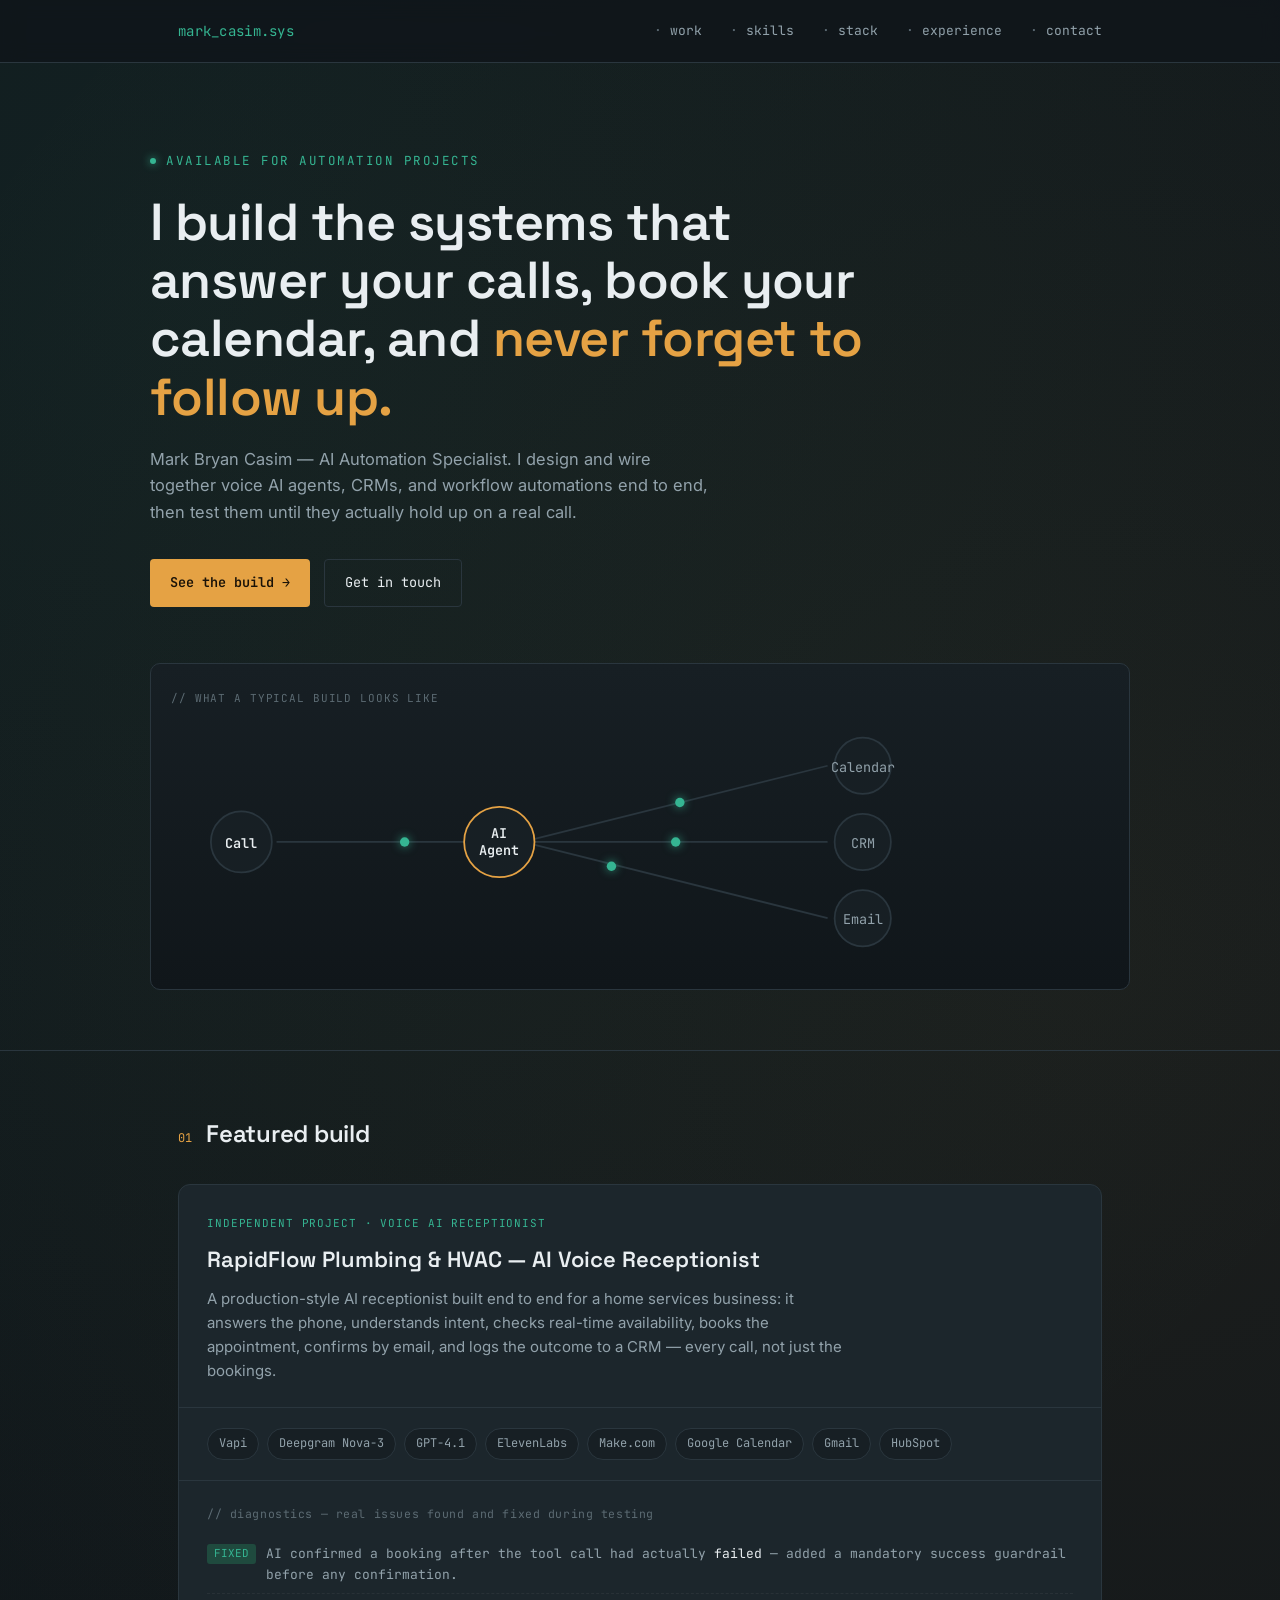
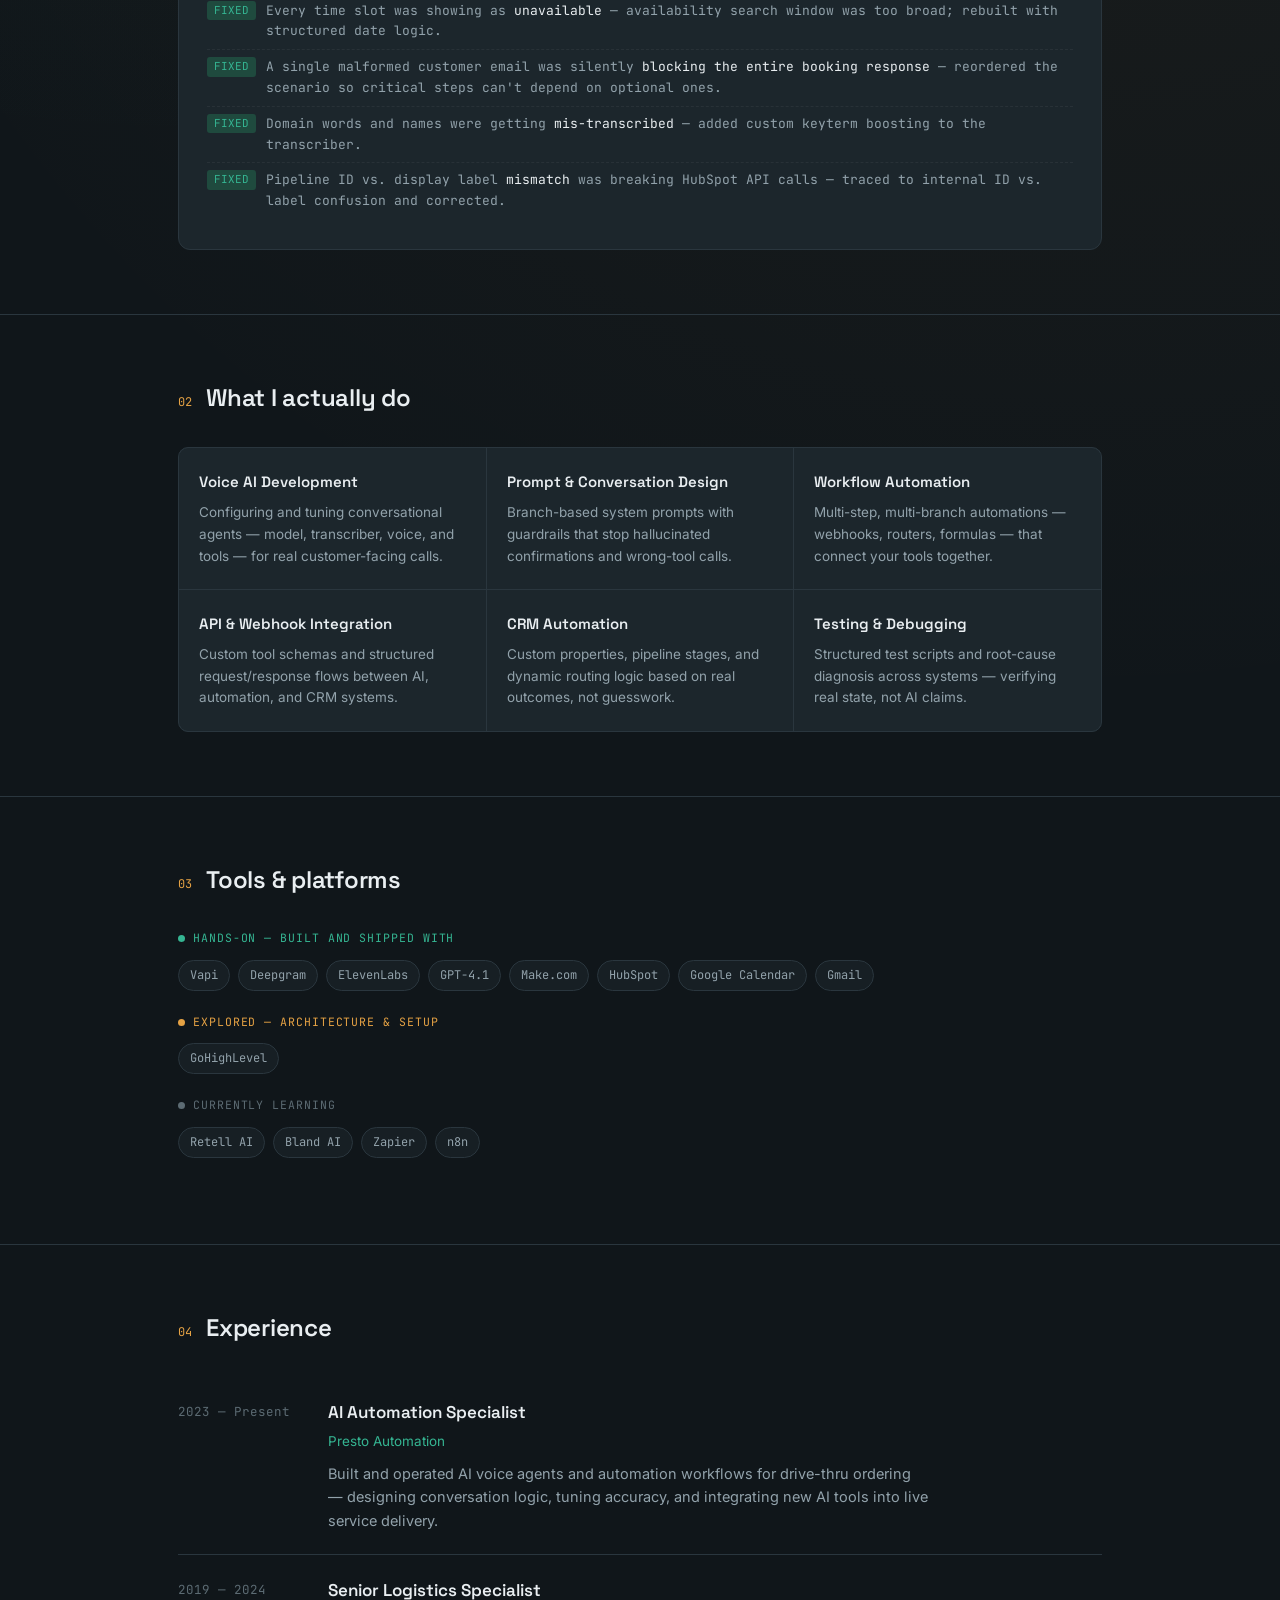
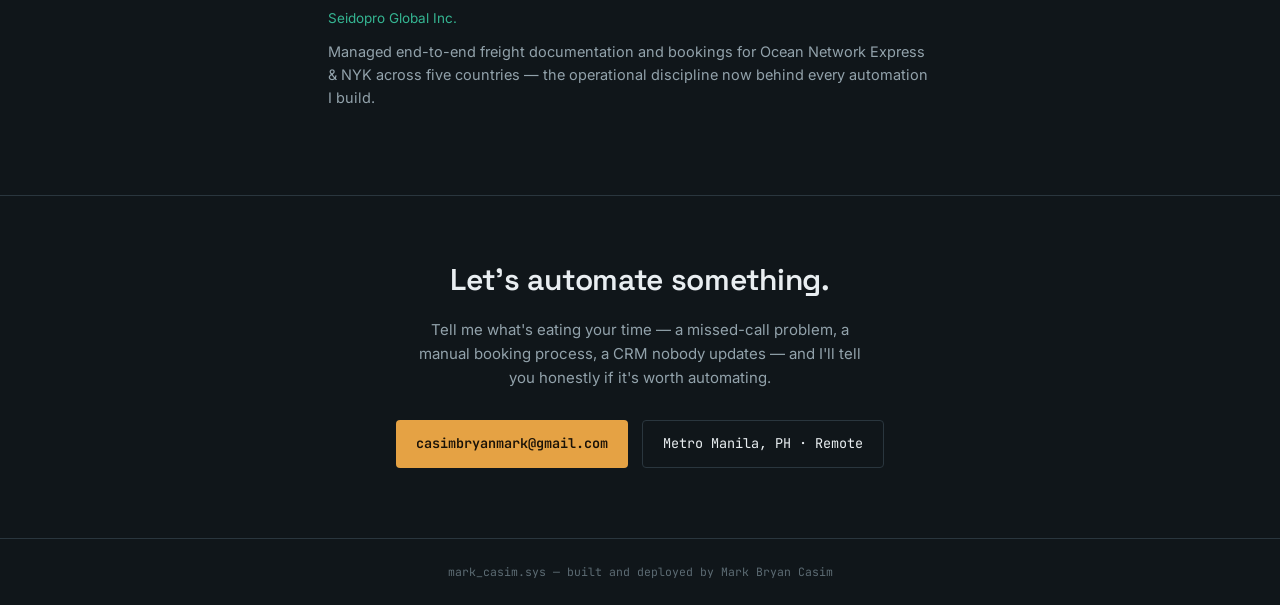
==== index.html.html @ c95465ae "Add files via upload" ====
<!DOCTYPE html>
<html lang="en">
<head>
<meta charset="UTF-8">
<meta name="viewport" content="width=device-width, initial-scale=1.0">
<title>Mark Bryan Casim — AI Automation Specialist</title>
<meta name="description" content="AI Automation Specialist — voice AI agents, CRM automation, and workflow integrations.">
<link rel="preconnect" href="https://fonts.googleapis.com">
<link rel="preconnect" href="https://fonts.gstatic.com" crossorigin>
<link href="https://fonts.googleapis.com/css2?family=Space+Grotesk:wght@400;500;600;700&family=Inter:wght@400;500;600&family=JetBrains+Mono:wght@400;500;600&display=swap" rel="stylesheet">
<style>
  :root {
    --bg: #10161A;
    --bg-raise: #171F24;
    --surface: #1C262C;
    --surface-line: #2A363E;
    --text: #E9EEF1;
    --text-dim: #92A2AB;
    --text-faint: #5C6B73;
    --amber: #E5A244;
    --amber-dim: #6B4E27;
    --teal: #35B592;
    --teal-dim: #1F4A3E;
    --font-display: 'Space Grotesk', sans-serif;
    --font-body: 'Inter', sans-serif;
    --font-mono: 'JetBrains Mono', monospace;
  }

  * { margin: 0; padding: 0; box-sizing: border-box; }

  html { scroll-behavior: smooth; }

  body {
    background: var(--bg);
    background-image:
      radial-gradient(circle at 15% 8%, rgba(53,181,146,0.07), transparent 40%),
      radial-gradient(circle at 85% 25%, rgba(229,162,68,0.06), transparent 45%);
    color: var(--text);
    font-family: var(--font-body);
    line-height: 1.6;
    -webkit-font-smoothing: antialiased;
  }

  a { color: inherit; }

  .wrap {
    max-width: 980px;
    margin: 0 auto;
    padding: 0 28px;
  }

  /* ---------- NAV ---------- */
  nav {
    position: sticky;
    top: 0;
    z-index: 50;
    background: rgba(16,22,26,0.85);
    backdrop-filter: blur(10px);
    border-bottom: 1px solid var(--surface-line);
  }
  nav .wrap {
    display: flex;
    align-items: center;
    justify-content: space-between;
    height: 62px;
  }
  .nav-mark {
    font-family: var(--font-mono);
    font-size: 14px;
    color: var(--teal);
    letter-spacing: 0.02em;
  }
  .nav-links {
    display: flex;
    gap: 28px;
    list-style: none;
    font-family: var(--font-mono);
    font-size: 13px;
    color: var(--text-dim);
  }
  .nav-links a { text-decoration: none; transition: color 0.15s; }
  .nav-links a:hover { color: var(--amber); }
  .nav-links li::before { content: "· "; color: var(--text-faint); }

  @media (max-width: 640px) {
    .nav-links { display: none; }
  }

  /* ---------- HERO ---------- */
  .hero {
    padding: 88px 0 60px;
  }
  .eyebrow {
    font-family: var(--font-mono);
    font-size: 12.5px;
    letter-spacing: 0.12em;
    color: var(--teal);
    text-transform: uppercase;
    display: flex;
    align-items: center;
    gap: 10px;
    margin-bottom: 22px;
  }
  .eyebrow .dot {
    width: 6px; height: 6px; border-radius: 50%;
    background: var(--teal);
    box-shadow: 0 0 8px var(--teal);
    animation: blink 2s ease-in-out infinite;
  }
  @keyframes blink { 0%,100% { opacity: 1; } 50% { opacity: 0.3; } }

  h1 {
    font-family: var(--font-display);
    font-weight: 600;
    font-size: clamp(32px, 5vw, 52px);
    line-height: 1.12;
    letter-spacing: -0.01em;
    max-width: 760px;
  }
  h1 .accent { color: var(--amber); }

  .hero-sub {
    margin-top: 20px;
    max-width: 560px;
    color: var(--text-dim);
    font-size: 16.5px;
  }

  .hero-cta {
    margin-top: 34px;
    display: flex;
    gap: 14px;
    flex-wrap: wrap;
  }
  .btn {
    font-family: var(--font-mono);
    font-size: 13.5px;
    padding: 12px 20px;
    border-radius: 4px;
    text-decoration: none;
    display: inline-flex;
    align-items: center;
    gap: 8px;
    transition: transform 0.15s, box-shadow 0.15s;
  }
  .btn-primary {
    background: var(--amber);
    color: #1A1207;
    font-weight: 600;
  }
  .btn-primary:hover { transform: translateY(-1px); box-shadow: 0 6px 20px rgba(229,162,68,0.25); }
  .btn-ghost {
    border: 1px solid var(--surface-line);
    color: var(--text);
  }
  .btn-ghost:hover { border-color: var(--teal); color: var(--teal); }

  /* ---------- PIPELINE DIAGRAM ---------- */
  .pipeline-box {
    margin-top: 56px;
    border: 1px solid var(--surface-line);
    border-radius: 10px;
    background: linear-gradient(180deg, var(--bg-raise), var(--bg));
    padding: 26px 20px 18px;
    overflow-x: auto;
  }
  .pipeline-label {
    font-family: var(--font-mono);
    font-size: 11px;
    color: var(--text-faint);
    letter-spacing: 0.08em;
    text-transform: uppercase;
    margin-bottom: 6px;
  }
  .pipeline-svg { width: 100%; min-width: 560px; height: auto; display: block; }
  .node-label {
    font-family: var(--font-mono);
    font-size: 11.5px;
    fill: var(--text-dim);
  }
  .node-label.strong { fill: var(--text); font-weight: 600; }
  .node-circle { fill: var(--bg-raise); stroke: var(--surface-line); stroke-width: 1.5; }
  .node-circle.hub { stroke: var(--amber); }
  .flow-path { fill: none; stroke: var(--surface-line); stroke-width: 1.5; }
  .flow-dot { fill: var(--teal); filter: drop-shadow(0 0 4px rgba(53,181,146,0.8)); }

  @media (prefers-reduced-motion: reduce) {
    .flow-dot, .eyebrow .dot { animation: none !important; }
  }

  /* ---------- SECTION SHELL ---------- */
  section { padding: 64px 0; border-top: 1px solid var(--surface-line); }
  .section-head {
    display: flex;
    align-items: baseline;
    gap: 14px;
    margin-bottom: 30px;
  }
  .section-num {
    font-family: var(--font-mono);
    font-size: 12px;
    color: var(--amber);
  }
  h2 {
    font-family: var(--font-display);
    font-weight: 600;
    font-size: 24px;
    letter-spacing: -0.01em;
  }

  /* ---------- ABOUT ---------- */
  .about-text { max-width: 680px; color: var(--text-dim); font-size: 16px; }
  .about-text strong { color: var(--text); font-weight: 600; }

  /* ---------- CASE STUDY ---------- */
  .case-card {
    border: 1px solid var(--surface-line);
    border-radius: 12px;
    background: var(--surface);
    overflow: hidden;
  }
  .case-top { padding: 30px 28px 24px; border-bottom: 1px solid var(--surface-line); }
  .case-tag {
    font-family: var(--font-mono);
    font-size: 11px;
    color: var(--teal);
    text-transform: uppercase;
    letter-spacing: 0.08em;
    margin-bottom: 10px;
  }
  .case-title { font-family: var(--font-display); font-size: 22px; font-weight: 600; margin-bottom: 10px; }
  .case-desc { color: var(--text-dim); font-size: 15px; max-width: 640px; }

  .stack-row { display: flex; flex-wrap: wrap; gap: 8px; padding: 20px 28px; border-bottom: 1px solid var(--surface-line); }
  .pill {
    font-family: var(--font-mono);
    font-size: 12px;
    padding: 5px 11px;
    border-radius: 100px;
    border: 1px solid var(--surface-line);
    color: var(--text-dim);
    background: var(--bg-raise);
  }

  .log-panel { padding: 24px 28px 30px; }
  .log-title {
    font-family: var(--font-mono);
    font-size: 11.5px;
    color: var(--text-faint);
    margin-bottom: 14px;
    letter-spacing: 0.05em;
  }
  .log-lines { font-family: var(--font-mono); font-size: 13px; }
  .log-line { display: flex; gap: 10px; padding: 7px 0; border-bottom: 1px dashed rgba(255,255,255,0.05); }
  .log-line:last-child { border-bottom: none; }
  .log-tag {
    flex-shrink: 0;
    color: var(--teal);
    background: var(--teal-dim);
    padding: 1px 7px;
    border-radius: 3px;
    font-size: 11px;
    height: fit-content;
  }
  .log-text { color: var(--text-dim); }
  .log-text .highlight { color: var(--text); }

  /* ---------- SKILLS GRID ---------- */
  .skills-grid {
    display: grid;
    grid-template-columns: repeat(3, 1fr);
    gap: 1px;
    background: var(--surface-line);
    border: 1px solid var(--surface-line);
    border-radius: 10px;
    overflow: hidden;
  }
  .skill-cell { background: var(--surface); padding: 22px 20px; }
  .skill-cell h3 {
    font-family: var(--font-display);
    font-size: 15px;
    font-weight: 600;
    margin-bottom: 8px;
    color: var(--text);
  }
  .skill-cell p { font-size: 13.5px; color: var(--text-dim); }
  @media (max-width: 720px) {
    .skills-grid { grid-template-columns: 1fr; }
  }

  /* ---------- TOOLS ---------- */
  .tools-tier { margin-bottom: 22px; }
  .tier-label {
    font-family: var(--font-mono);
    font-size: 11.5px;
    text-transform: uppercase;
    letter-spacing: 0.08em;
    margin-bottom: 12px;
    display: flex;
    align-items: center;
    gap: 8px;
  }
  .tier-dot { width: 7px; height: 7px; border-radius: 50%; }
  .tier-dot.hands-on { background: var(--teal); }
  .tier-dot.explored { background: var(--amber); }
  .tier-dot.learning { background: var(--text-faint); }
  .tier-label.hands-on { color: var(--teal); }
  .tier-label.explored { color: var(--amber); }
  .tier-label.learning { color: var(--text-faint); }
  .tool-pills { display: flex; flex-wrap: wrap; gap: 8px; }

  /* ---------- EXPERIENCE ---------- */
  .timeline { display: flex; flex-direction: column; gap: 0; }
  .tl-item {
    display: grid;
    grid-template-columns: 130px 1fr;
    gap: 20px;
    padding: 22px 0;
    border-bottom: 1px solid var(--surface-line);
  }
  .tl-item:last-child { border-bottom: none; }
  .tl-dates { font-family: var(--font-mono); font-size: 12.5px; color: var(--text-faint); padding-top: 3px; }
  .tl-role { font-family: var(--font-display); font-size: 17px; font-weight: 600; margin-bottom: 4px; }
  .tl-co { font-size: 13.5px; color: var(--teal); margin-bottom: 10px; }
  .tl-desc { font-size: 14.5px; color: var(--text-dim); max-width: 600px; }
  @media (max-width: 600px) {
    .tl-item { grid-template-columns: 1fr; gap: 6px; }
  }

  /* ---------- CONTACT ---------- */
  .contact-box {
    text-align: center;
    padding: 60px 20px 70px;
    border-top: 1px solid var(--surface-line);
  }
  .contact-box h2 { font-size: 30px; margin-bottom: 14px; }
  .contact-box p { color: var(--text-dim); max-width: 460px; margin: 0 auto 30px; font-size: 15px; }
  .contact-links { display: flex; justify-content: center; gap: 14px; flex-wrap: wrap; }

  footer {
    text-align: center;
    padding: 24px;
    font-family: var(--font-mono);
    font-size: 11.5px;
    color: var(--text-faint);
    border-top: 1px solid var(--surface-line);
  }

  :focus-visible { outline: 2px solid var(--amber); outline-offset: 2px; }
</style>
</head>
<body>

<nav>
  <div class="wrap">
    <div class="nav-mark">mark_casim.sys</div>
    <ul class="nav-links">
      <li><a href="#work">work</a></li>
      <li><a href="#skills">skills</a></li>
      <li><a href="#stack">stack</a></li>
      <li><a href="#experience">experience</a></li>
      <li><a href="#contact">contact</a></li>
    </ul>
  </div>
</nav>

<header class="hero wrap">
  <div class="eyebrow"><span class="dot"></span> Available for automation projects</div>
  <h1>I build the systems that answer your calls, book your calendar, and <span class="accent">never forget to follow up.</span></h1>
  <p class="hero-sub">Mark Bryan Casim — AI Automation Specialist. I design and wire together voice AI agents, CRMs, and workflow automations end to end, then test them until they actually hold up on a real call.</p>
  <div class="hero-cta">
    <a href="#work" class="btn btn-primary">See the build →</a>
    <a href="#contact" class="btn btn-ghost">Get in touch</a>
  </div>

  <div class="pipeline-box">
    <div class="pipeline-label">// what a typical build looks like</div>
    <svg class="pipeline-svg" viewBox="0 0 800 220" xmlns="http://www.w3.org/2000/svg">
      <path class="flow-path" d="M 90 110 L 260 110" />
      <path class="flow-path" d="M 300 110 L 560 45" />
      <path class="flow-path" d="M 300 110 L 560 110" />
      <path class="flow-path" d="M 300 110 L 560 175" />

      <circle class="node-circle" cx="60" cy="110" r="26"></circle>
      <text x="60" y="115" text-anchor="middle" class="node-label strong">Call</text>

      <circle class="node-circle hub" cx="280" cy="110" r="30"></circle>
      <text x="280" y="107" text-anchor="middle" class="node-label strong">AI</text>
      <text x="280" y="121" text-anchor="middle" class="node-label strong">Agent</text>

      <circle class="node-circle" cx="590" cy="45" r="24"></circle>
      <text x="590" y="50" text-anchor="middle" class="node-label">Calendar</text>

      <circle class="node-circle" cx="590" cy="110" r="24"></circle>
      <text x="590" y="115" text-anchor="middle" class="node-label">CRM</text>

      <circle class="node-circle" cx="590" cy="175" r="24"></circle>
      <text x="590" y="180" text-anchor="middle" class="node-label">Email</text>

      <circle class="flow-dot" r="4">
        <animateMotion dur="3.2s" repeatCount="indefinite" path="M 90 110 L 250 110" />
      </circle>
      <circle class="flow-dot" r="4">
        <animateMotion dur="2.6s" begin="0.9s" repeatCount="indefinite" path="M 305 105 L 566 47" />
      </circle>
      <circle class="flow-dot" r="4">
        <animateMotion dur="2.2s" begin="1.15s" repeatCount="indefinite" path="M 310 110 L 566 110" />
      </circle>
      <circle class="flow-dot" r="4">
        <animateMotion dur="2.9s" begin="1.4s" repeatCount="indefinite" path="M 305 115 L 566 173" />
      </circle>
    </svg>
  </div>
</header>

<section id="work">
  <div class="wrap">
    <div class="section-head"><span class="section-num">01</span><h2>Featured build</h2></div>

    <div class="case-card">
      <div class="case-top">
        <div class="case-tag">Independent project · voice AI receptionist</div>
        <div class="case-title">RapidFlow Plumbing &amp; HVAC — AI Voice Receptionist</div>
        <p class="case-desc">A production-style AI receptionist built end to end for a home services business: it answers the phone, understands intent, checks real-time availability, books the appointment, confirms by email, and logs the outcome to a CRM — every call, not just the bookings.</p>
      </div>

      <div class="stack-row">
        <span class="pill">Vapi</span>
        <span class="pill">Deepgram Nova-3</span>
        <span class="pill">GPT-4.1</span>
        <span class="pill">ElevenLabs</span>
        <span class="pill">Make.com</span>
        <span class="pill">Google Calendar</span>
        <span class="pill">Gmail</span>
        <span class="pill">HubSpot</span>
      </div>

      <div class="log-panel">
        <div class="log-title">// diagnostics — real issues found and fixed during testing</div>
        <div class="log-lines">
          <div class="log-line"><span class="log-tag">FIXED</span><span class="log-text">AI confirmed a booking after the tool call had actually <span class="highlight">failed</span> — added a mandatory success guardrail before any confirmation.</span></div>
          <div class="log-line"><span class="log-tag">FIXED</span><span class="log-text">Every time slot was showing as <span class="highlight">unavailable</span> — availability search window was too broad; rebuilt with structured date logic.</span></div>
          <div class="log-line"><span class="log-tag">FIXED</span><span class="log-text">A single malformed customer email was silently <span class="highlight">blocking the entire booking response</span> — reordered the scenario so critical steps can't depend on optional ones.</span></div>
          <div class="log-line"><span class="log-tag">FIXED</span><span class="log-text">Domain words and names were getting <span class="highlight">mis-transcribed</span> — added custom keyterm boosting to the transcriber.</span></div>
          <div class="log-line"><span class="log-tag">FIXED</span><span class="log-text">Pipeline ID vs. display label <span class="highlight">mismatch</span> was breaking HubSpot API calls — traced to internal ID vs. label confusion and corrected.</span></div>
        </div>
      </div>
    </div>
  </div>
</section>

<section id="skills">
  <div class="wrap">
    <div class="section-head"><span class="section-num">02</span><h2>What I actually do</h2></div>
    <div class="skills-grid">
      <div class="skill-cell">
        <h3>Voice AI Development</h3>
        <p>Configuring and tuning conversational agents — model, transcriber, voice, and tools — for real customer-facing calls.</p>
      </div>
      <div class="skill-cell">
        <h3>Prompt &amp; Conversation Design</h3>
        <p>Branch-based system prompts with guardrails that stop hallucinated confirmations and wrong-tool calls.</p>
      </div>
      <div class="skill-cell">
        <h3>Workflow Automation</h3>
        <p>Multi-step, multi-branch automations — webhooks, routers, formulas — that connect your tools together.</p>
      </div>
      <div class="skill-cell">
        <h3>API &amp; Webhook Integration</h3>
        <p>Custom tool schemas and structured request/response flows between AI, automation, and CRM systems.</p>
      </div>
      <div class="skill-cell">
        <h3>CRM Automation</h3>
        <p>Custom properties, pipeline stages, and dynamic routing logic based on real outcomes, not guesswork.</p>
      </div>
      <div class="skill-cell">
        <h3>Testing &amp; Debugging</h3>
        <p>Structured test scripts and root-cause diagnosis across systems — verifying real state, not AI claims.</p>
      </div>
    </div>
  </div>
</section>

<section id="stack">
  <div class="wrap">
    <div class="section-head"><span class="section-num">03</span><h2>Tools &amp; platforms</h2></div>

    <div class="tools-tier">
      <div class="tier-label hands-on"><span class="tier-dot hands-on"></span>Hands-on — built and shipped with</div>
      <div class="tool-pills">
        <span class="pill">Vapi</span><span class="pill">Deepgram</span><span class="pill">ElevenLabs</span>
        <span class="pill">GPT-4.1</span><span class="pill">Make.com</span><span class="pill">HubSpot</span>
        <span class="pill">Google Calendar</span><span class="pill">Gmail</span>
      </div>
    </div>

    <div class="tools-tier">
      <div class="tier-label explored"><span class="tier-dot explored"></span>Explored — architecture &amp; setup</div>
      <div class="tool-pills"><span class="pill">GoHighLevel</span></div>
    </div>

    <div class="tools-tier">
      <div class="tier-label learning"><span class="tier-dot learning"></span>Currently learning</div>
      <div class="tool-pills">
        <span class="pill">Retell AI</span><span class="pill">Bland AI</span>
        <span class="pill">Zapier</span><span class="pill">n8n</span>
      </div>
    </div>
  </div>
</section>

<section id="experience">
  <div class="wrap">
    <div class="section-head"><span class="section-num">04</span><h2>Experience</h2></div>
    <div class="timeline">
      <div class="tl-item">
        <div class="tl-dates">2023 — Present</div>
        <div>
          <div class="tl-role">AI Automation Specialist</div>
          <div class="tl-co">Presto Automation</div>
          <p class="tl-desc">Built and operated AI voice agents and automation workflows for drive-thru ordering — designing conversation logic, tuning accuracy, and integrating new AI tools into live service delivery.</p>
        </div>
      </div>
      <div class="tl-item">
        <div class="tl-dates">2019 — 2024</div>
        <div>
          <div class="tl-role">Senior Logistics Specialist</div>
          <div class="tl-co">Seidopro Global Inc.</div>
          <p class="tl-desc">Managed end-to-end freight documentation and bookings for Ocean Network Express &amp; NYK across five countries — the operational discipline now behind every automation I build.</p>
        </div>
      </div>
    </div>
  </div>
</section>

<section id="contact" style="border-top:none; padding:0;">
  <div class="contact-box">
    <h2>Let's automate something.</h2>
    <p>Tell me what's eating your time — a missed-call problem, a manual booking process, a CRM nobody updates — and I'll tell you honestly if it's worth automating.</p>
    <div class="contact-links">
      <a href="mailto:casimbryanmark@gmail.com" class="btn btn-primary">casimbryanmark@gmail.com</a>
      <a href="#" class="btn btn-ghost">Metro Manila, PH · Remote</a>
    </div>
  </div>
</section>

<footer>mark_casim.sys — built and deployed by Mark Bryan Casim</footer>

</body>
</html>
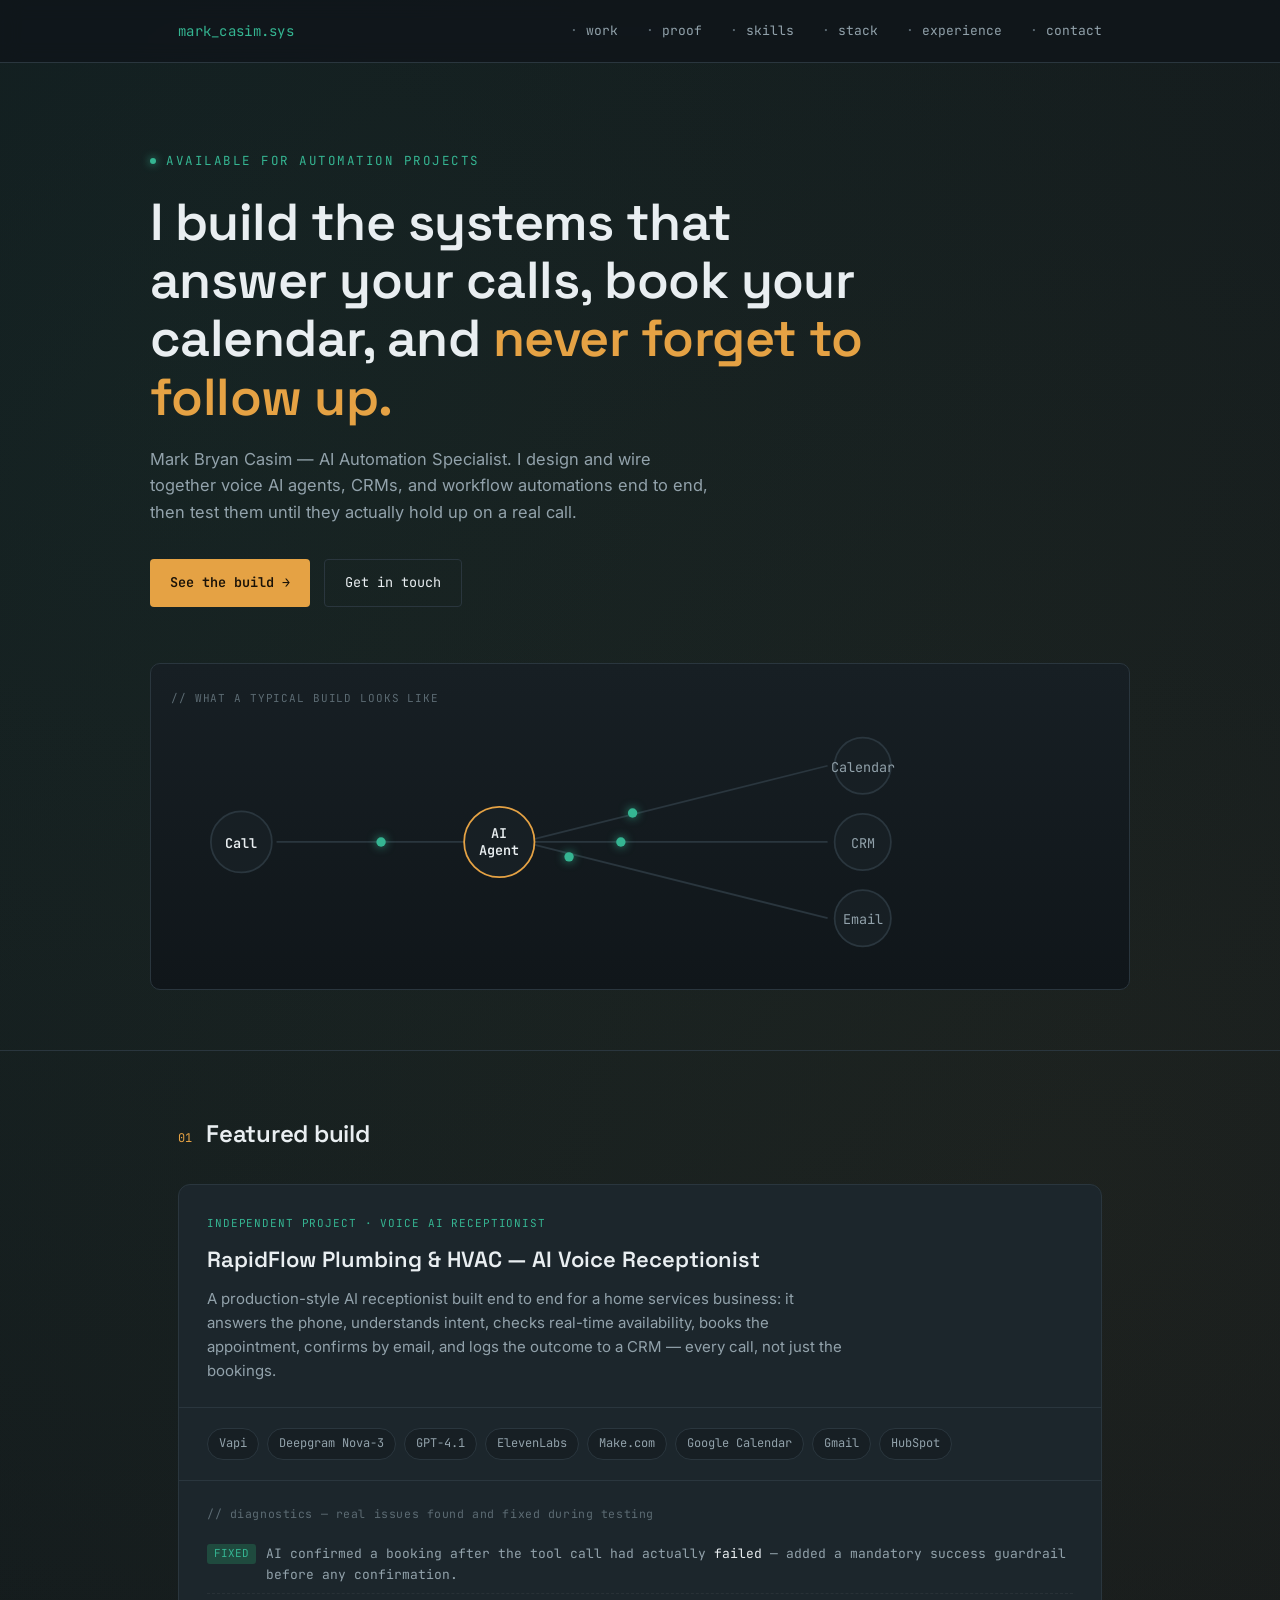
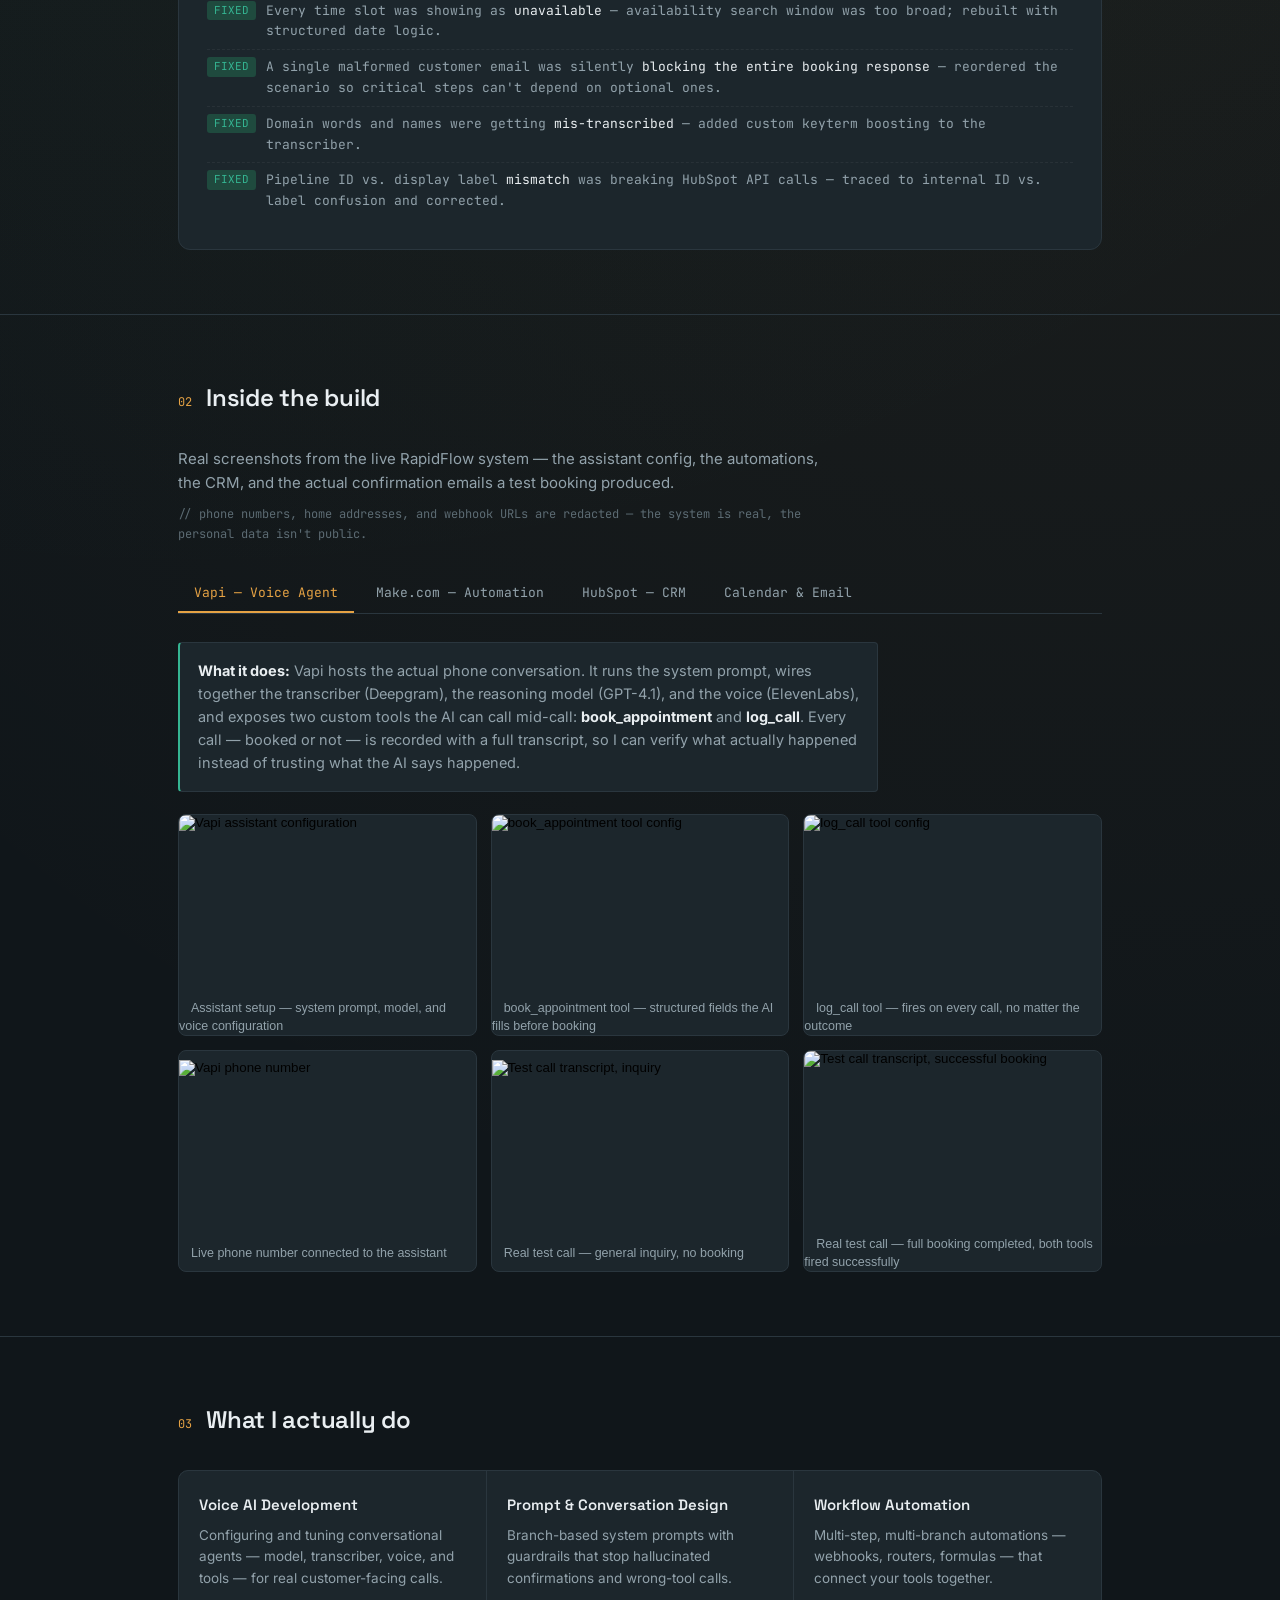
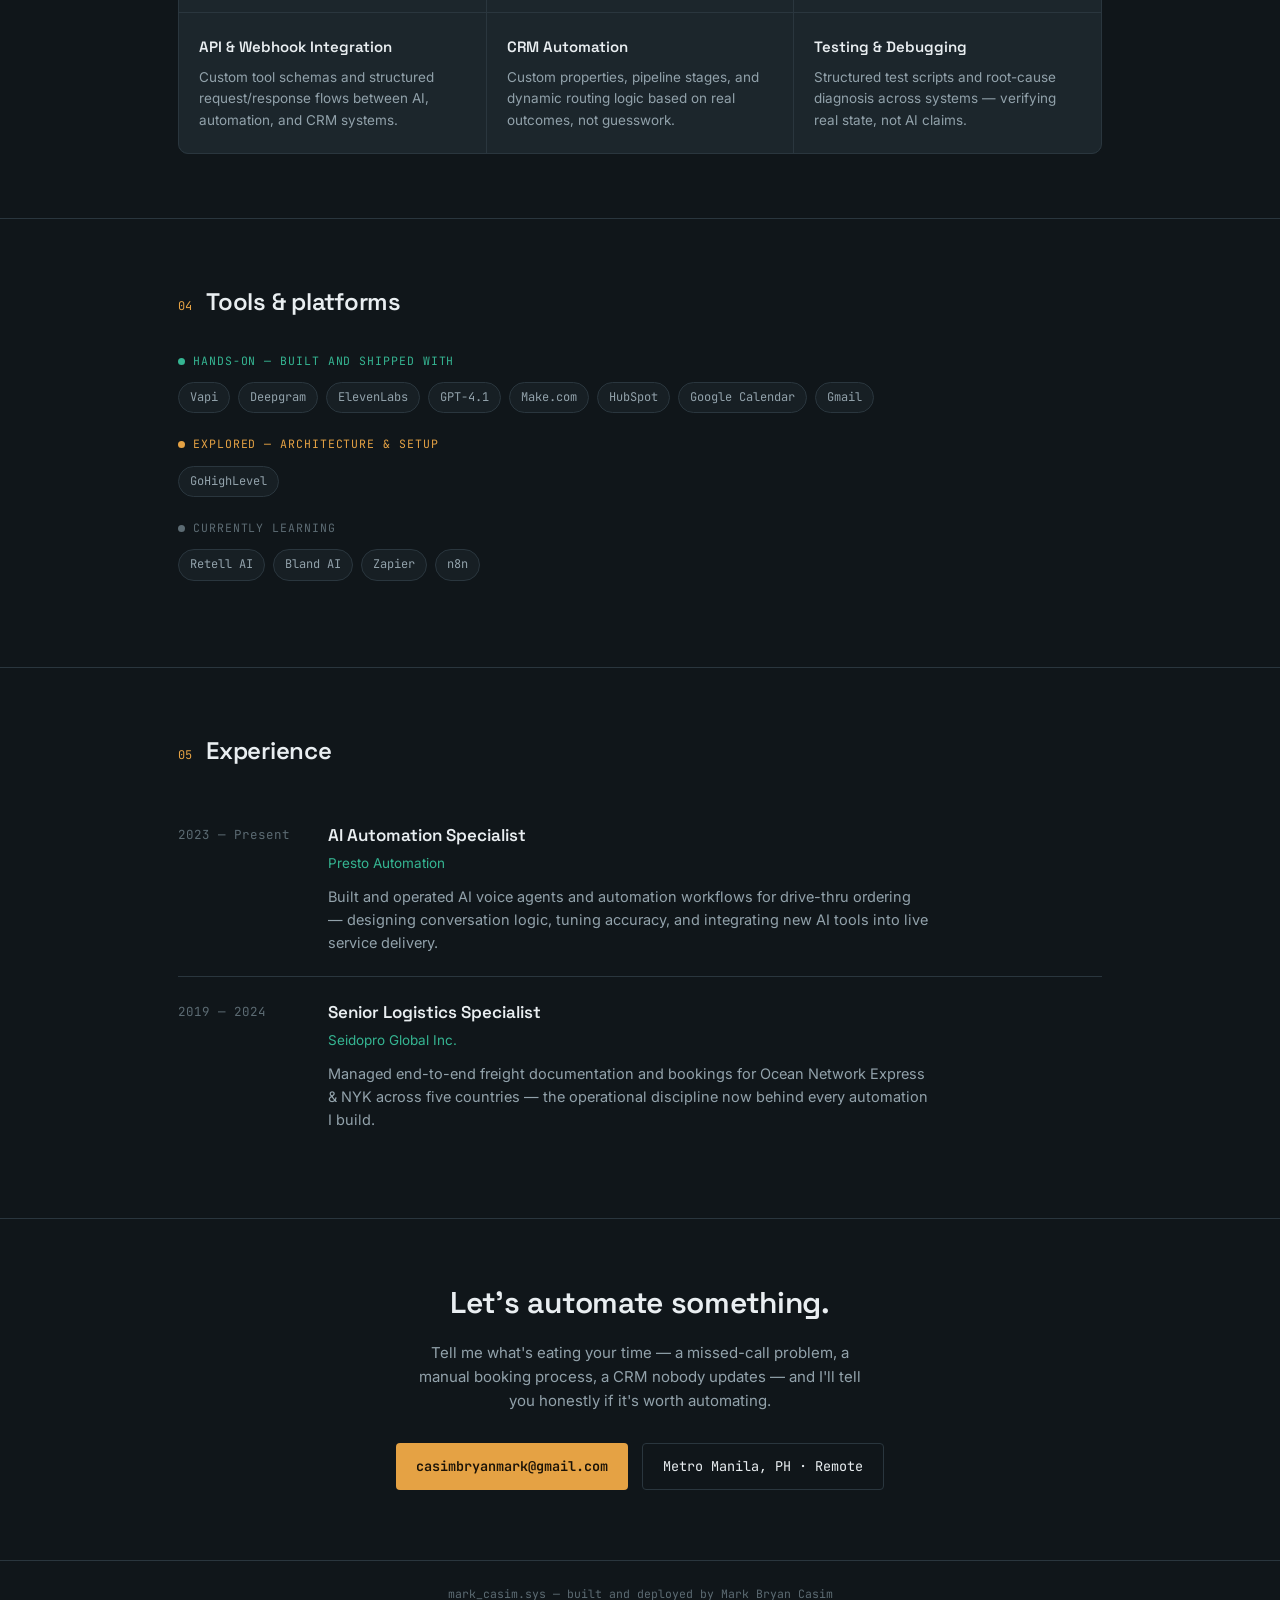
==== commit 02f6ed40: "Add files via upload" ====
--- a/index.html.html
+++ b/index.html.html
@@ -347,6 +347,106 @@
   }
 
   :focus-visible { outline: 2px solid var(--amber); outline-offset: 2px; }
+
+  /* ---------- PROOF / BEHIND THE BUILD ---------- */
+  .proof-intro { max-width: 640px; color: var(--text-dim); font-size: 15px; margin-bottom: 30px; }
+  .proof-intro .note { display: block; margin-top: 10px; font-family: var(--font-mono); font-size: 12px; color: var(--text-faint); }
+
+  .tool-tabs {
+    display: flex;
+    gap: 6px;
+    flex-wrap: wrap;
+    border-bottom: 1px solid var(--surface-line);
+    margin-bottom: 28px;
+  }
+  .tool-tab {
+    font-family: var(--font-mono);
+    font-size: 13px;
+    color: var(--text-dim);
+    background: none;
+    border: none;
+    padding: 10px 16px;
+    cursor: pointer;
+    border-bottom: 2px solid transparent;
+    transition: color 0.15s, border-color 0.15s;
+  }
+  .tool-tab:hover { color: var(--text); }
+  .tool-tab.active { color: var(--amber); border-bottom-color: var(--amber); }
+
+  .tool-panel { display: none; }
+  .tool-panel.active { display: block; animation: panelIn 0.35s ease; }
+  @keyframes panelIn { from { opacity: 0; transform: translateY(6px); } to { opacity: 1; transform: translateY(0); } }
+
+  .tool-desc {
+    color: var(--text-dim);
+    font-size: 14.5px;
+    max-width: 700px;
+    margin-bottom: 22px;
+    padding: 16px 18px;
+    background: var(--surface);
+    border: 1px solid var(--surface-line);
+    border-left: 2px solid var(--teal);
+    border-radius: 4px;
+  }
+  .tool-desc strong { color: var(--text); }
+
+  .shot-grid {
+    display: grid;
+    grid-template-columns: repeat(3, 1fr);
+    gap: 14px;
+  }
+  @media (max-width: 760px) {
+    .shot-grid { grid-template-columns: repeat(2, 1fr); }
+  }
+  @media (max-width: 480px) {
+    .shot-grid { grid-template-columns: 1fr; }
+  }
+  .shot {
+    border: 1px solid var(--surface-line);
+    border-radius: 8px;
+    overflow: hidden;
+    background: var(--surface);
+    cursor: zoom-in;
+    text-align: left;
+    padding: 0;
+    display: block;
+    width: 100%;
+    transition: border-color 0.15s, transform 0.15s;
+  }
+  .shot:hover { border-color: var(--teal); transform: translateY(-2px); }
+  .shot img { width: 100%; display: block; aspect-ratio: 16/10; object-fit: cover; object-position: top; }
+  .shot-cap { padding: 10px 12px; font-size: 12.5px; color: var(--text-dim); line-height: 1.4; }
+
+  /* Lightbox */
+  .lightbox {
+    position: fixed; inset: 0; z-index: 100;
+    background: rgba(8,11,13,0.92);
+    display: none;
+    align-items: center;
+    justify-content: center;
+    padding: 40px 20px;
+  }
+  .lightbox.open { display: flex; }
+  .lightbox-inner { max-width: 1100px; width: 100%; }
+  .lightbox-inner img { width: 100%; border-radius: 8px; border: 1px solid var(--surface-line); }
+  .lightbox-cap { font-family: var(--font-mono); font-size: 13px; color: var(--text-dim); margin-top: 14px; text-align: center; }
+  .lightbox-close {
+    position: absolute; top: 24px; right: 28px;
+    background: none; border: none; color: var(--text); font-size: 28px;
+    cursor: pointer; line-height: 1;
+  }
+  .lightbox-nav {
+    position: absolute; top: 50%; transform: translateY(-50%);
+    background: rgba(255,255,255,0.06); border: 1px solid var(--surface-line);
+    color: var(--text); width: 42px; height: 42px; border-radius: 50%;
+    cursor: pointer; font-size: 18px; display: flex; align-items: center; justify-content: center;
+  }
+  .lightbox-nav:hover { border-color: var(--teal); }
+  .lightbox-prev { left: 20px; }
+  .lightbox-next { right: 20px; }
+  @media (max-width: 640px) {
+    .lightbox-nav { display: none; }
+  }
 </style>
 </head>
 <body>
@@ -356,6 +456,7 @@
     <div class="nav-mark">mark_casim.sys</div>
     <ul class="nav-links">
       <li><a href="#work">work</a></li>
+      <li><a href="#proof">proof</a></li>
       <li><a href="#skills">skills</a></li>
       <li><a href="#stack">stack</a></li>
       <li><a href="#experience">experience</a></li>
@@ -449,9 +550,71 @@
   </div>
 </section>
 
+<section id="proof">
+  <div class="wrap">
+    <div class="section-head"><span class="section-num">02</span><h2>Inside the build</h2></div>
+    <p class="proof-intro">Real screenshots from the live RapidFlow system — the assistant config, the automations, the CRM, and the actual confirmation emails a test booking produced.<span class="note">// phone numbers, home addresses, and webhook URLs are redacted — the system is real, the personal data isn't public.</span></p>
+
+    <div class="tool-tabs" role="tablist">
+      <button class="tool-tab active" data-tab="vapi" role="tab">Vapi — Voice Agent</button>
+      <button class="tool-tab" data-tab="make" role="tab">Make.com — Automation</button>
+      <button class="tool-tab" data-tab="hubspot" role="tab">HubSpot — CRM</button>
+      <button class="tool-tab" data-tab="calendar" role="tab">Calendar &amp; Email</button>
+    </div>
+
+    <div class="tool-panel active" data-panel="vapi">
+      <p class="tool-desc"><strong>What it does:</strong> Vapi hosts the actual phone conversation. It runs the system prompt, wires together the transcriber (Deepgram), the reasoning model (GPT-4.1), and the voice (ElevenLabs), and exposes two custom tools the AI can call mid-call: <strong>book_appointment</strong> and <strong>log_call</strong>. Every call — booked or not — is recorded with a full transcript, so I can verify what actually happened instead of trusting what the AI says happened.</p>
+      <div class="shot-grid">
+        <button class="shot" data-group="vapi" data-index="0"><img src="assets/vapi-assistant-config.png" alt="Vapi assistant configuration"><span class="shot-cap">Assistant setup — system prompt, model, and voice configuration</span></button>
+        <button class="shot" data-group="vapi" data-index="1"><img src="assets/vapi-tool-book-appointment.png" alt="book_appointment tool config"><span class="shot-cap">book_appointment tool — structured fields the AI fills before booking</span></button>
+        <button class="shot" data-group="vapi" data-index="2"><img src="assets/vapi-tool-log-call.png" alt="log_call tool config"><span class="shot-cap">log_call tool — fires on every call, no matter the outcome</span></button>
+        <button class="shot" data-group="vapi" data-index="3"><img src="assets/vapi-phone-number.png" alt="Vapi phone number"><span class="shot-cap">Live phone number connected to the assistant</span></button>
+        <button class="shot" data-group="vapi" data-index="4"><img src="assets/vapi-call-inquiry.png" alt="Test call transcript, inquiry"><span class="shot-cap">Real test call — general inquiry, no booking</span></button>
+        <button class="shot" data-group="vapi" data-index="5"><img src="assets/vapi-call-booking-success.png" alt="Test call transcript, successful booking"><span class="shot-cap">Real test call — full booking completed, both tools fired successfully</span></button>
+      </div>
+    </div>
+
+    <div class="tool-panel" data-panel="make">
+      <p class="tool-desc"><strong>What it does:</strong> Make.com is the glue between the voice agent and the business's real systems. When the AI calls <strong>book_appointment</strong>, a webhook lands in Make, which checks Google Calendar for a genuinely open slot, creates the event, and sends two confirmation emails — one internal, one to the customer. A second, independent scenario logs every call outcome to HubSpot, whether or not it ended in a booking.</p>
+      <div class="shot-grid">
+        <button class="shot" data-group="make" data-index="0"><img src="assets/make-booking-scenario.png" alt="Make.com booking automation diagram"><span class="shot-cap">Booking automation — checks the calendar, creates the event, sends both confirmation emails</span></button>
+        <button class="shot" data-group="make" data-index="1"><img src="assets/make-crm-scenario.png" alt="Make.com CRM automation diagram"><span class="shot-cap">CRM automation — logs every call outcome to HubSpot</span></button>
+        <button class="shot" data-group="make" data-index="2"><img src="assets/make-history-log.png" alt="Make.com execution history"><span class="shot-cap">Real execution history — successes, and the errors caught along the way</span></button>
+      </div>
+    </div>
+
+    <div class="tool-panel" data-panel="hubspot">
+      <p class="tool-desc"><strong>What it does:</strong> Every call — booked, transferred, or just an inquiry — lands in HubSpot as a contact and a deal, moved into the right pipeline stage automatically by a switch()-based routing formula. This gives the business full visibility into call outcomes, not just the successful bookings.</p>
+      <div class="shot-grid">
+        <button class="shot" data-group="hubspot" data-index="0"><img src="assets/hubspot-contacts.png" alt="HubSpot contacts list"><span class="shot-cap">Contact records created automatically from calls (details redacted)</span></button>
+        <button class="shot" data-group="hubspot" data-index="1"><img src="assets/hubspot-deals.png" alt="HubSpot deals pipeline"><span class="shot-cap">Deal pipeline — every call outcome tracked by stage</span></button>
+      </div>
+    </div>
+
+    <div class="tool-panel" data-panel="calendar">
+      <p class="tool-desc"><strong>What it does:</strong> Once Make confirms a slot is free, Google Calendar gets the real event, and two emails go out automatically — an internal alert to the business owner and a confirmation to the customer — closing the loop without a human touching any of it.</p>
+      <div class="shot-grid">
+        <button class="shot" data-group="calendar" data-index="0"><img src="assets/calendar-event.png" alt="Google Calendar booked event"><span class="shot-cap">Real appointment booked directly onto the calendar (address redacted)</span></button>
+        <button class="shot" data-group="calendar" data-index="1"><img src="assets/gmail-internal-notification.png" alt="Internal notification email"><span class="shot-cap">Internal alert sent to the business the moment a call books</span></button>
+        <button class="shot" data-group="calendar" data-index="2"><img src="assets/gmail-customer-confirmation.png" alt="Customer confirmation email"><span class="shot-cap">Customer-facing confirmation email, sent automatically</span></button>
+      </div>
+    </div>
+  </div>
+</section>
+
+<div class="lightbox" id="lightbox">
+  <button class="lightbox-close" id="lightboxClose" aria-label="Close">&times;</button>
+  <button class="lightbox-nav lightbox-prev" id="lightboxPrev" aria-label="Previous">&#8249;</button>
+  <div class="lightbox-inner">
+    <img id="lightboxImg" src="" alt="">
+    <div class="lightbox-cap" id="lightboxCap"></div>
+  </div>
+  <button class="lightbox-nav lightbox-next" id="lightboxNext" aria-label="Next">&#8250;</button>
+</div>
+
 <section id="skills">
   <div class="wrap">
-    <div class="section-head"><span class="section-num">02</span><h2>What I actually do</h2></div>
+    <div class="section-head"><span class="section-num">03</span><h2>What I actually do</h2></div>
     <div class="skills-grid">
       <div class="skill-cell">
         <h3>Voice AI Development</h3>
@@ -483,7 +646,7 @@
 
 <section id="stack">
   <div class="wrap">
-    <div class="section-head"><span class="section-num">03</span><h2>Tools &amp; platforms</h2></div>
+    <div class="section-head"><span class="section-num">04</span><h2>Tools &amp; platforms</h2></div>
 
     <div class="tools-tier">
       <div class="tier-label hands-on"><span class="tier-dot hands-on"></span>Hands-on — built and shipped with</div>
@@ -511,7 +674,7 @@
 
 <section id="experience">
   <div class="wrap">
-    <div class="section-head"><span class="section-num">04</span><h2>Experience</h2></div>
+    <div class="section-head"><span class="section-num">05</span><h2>Experience</h2></div>
     <div class="timeline">
       <div class="tl-item">
         <div class="tl-dates">2023 — Present</div>
@@ -546,5 +709,66 @@
 
 <footer>mark_casim.sys — built and deployed by Mark Bryan Casim</footer>
 
+<script>
+  // Tool tabs
+  const tabs = document.querySelectorAll('.tool-tab');
+  const panels = document.querySelectorAll('.tool-panel');
+  tabs.forEach(tab => {
+    tab.addEventListener('click', () => {
+      tabs.forEach(t => t.classList.remove('active'));
+      panels.forEach(p => p.classList.remove('active'));
+      tab.classList.add('active');
+      document.querySelector('.tool-panel[data-panel="' + tab.dataset.tab + '"]').classList.add('active');
+    });
+  });
+
+  // Lightbox
+  const groups = {};
+  document.querySelectorAll('.shot').forEach(btn => {
+    const g = btn.dataset.group;
+    if (!groups[g]) groups[g] = [];
+    groups[g].push({
+      src: btn.querySelector('img').getAttribute('src'),
+      alt: btn.querySelector('img').getAttribute('alt'),
+      cap: btn.querySelector('.shot-cap').textContent
+    });
+  });
+
+  const lightbox = document.getElementById('lightbox');
+  const lbImg = document.getElementById('lightboxImg');
+  const lbCap = document.getElementById('lightboxCap');
+  let currentGroup = null;
+  let currentIndex = 0;
+
+  function openLightbox(group, index) {
+    currentGroup = group;
+    currentIndex = index;
+    renderLightbox();
+    lightbox.classList.add('open');
+  }
+  function renderLightbox() {
+    const item = groups[currentGroup][currentIndex];
+    lbImg.src = item.src;
+    lbImg.alt = item.alt;
+    lbCap.textContent = item.cap;
+  }
+  function closeLightbox() { lightbox.classList.remove('open'); }
+  function nextImg() { currentIndex = (currentIndex + 1) % groups[currentGroup].length; renderLightbox(); }
+  function prevImg() { currentIndex = (currentIndex - 1 + groups[currentGroup].length) % groups[currentGroup].length; renderLightbox(); }
+
+  document.querySelectorAll('.shot').forEach(btn => {
+    btn.addEventListener('click', () => openLightbox(btn.dataset.group, parseInt(btn.dataset.index)));
+  });
+  document.getElementById('lightboxClose').addEventListener('click', closeLightbox);
+  document.getElementById('lightboxNext').addEventListener('click', nextImg);
+  document.getElementById('lightboxPrev').addEventListener('click', prevImg);
+  lightbox.addEventListener('click', (e) => { if (e.target === lightbox) closeLightbox(); });
+  document.addEventListener('keydown', (e) => {
+    if (!lightbox.classList.contains('open')) return;
+    if (e.key === 'Escape') closeLightbox();
+    if (e.key === 'ArrowRight') nextImg();
+    if (e.key === 'ArrowLeft') prevImg();
+  });
+</script>
 </body>
 </html>
